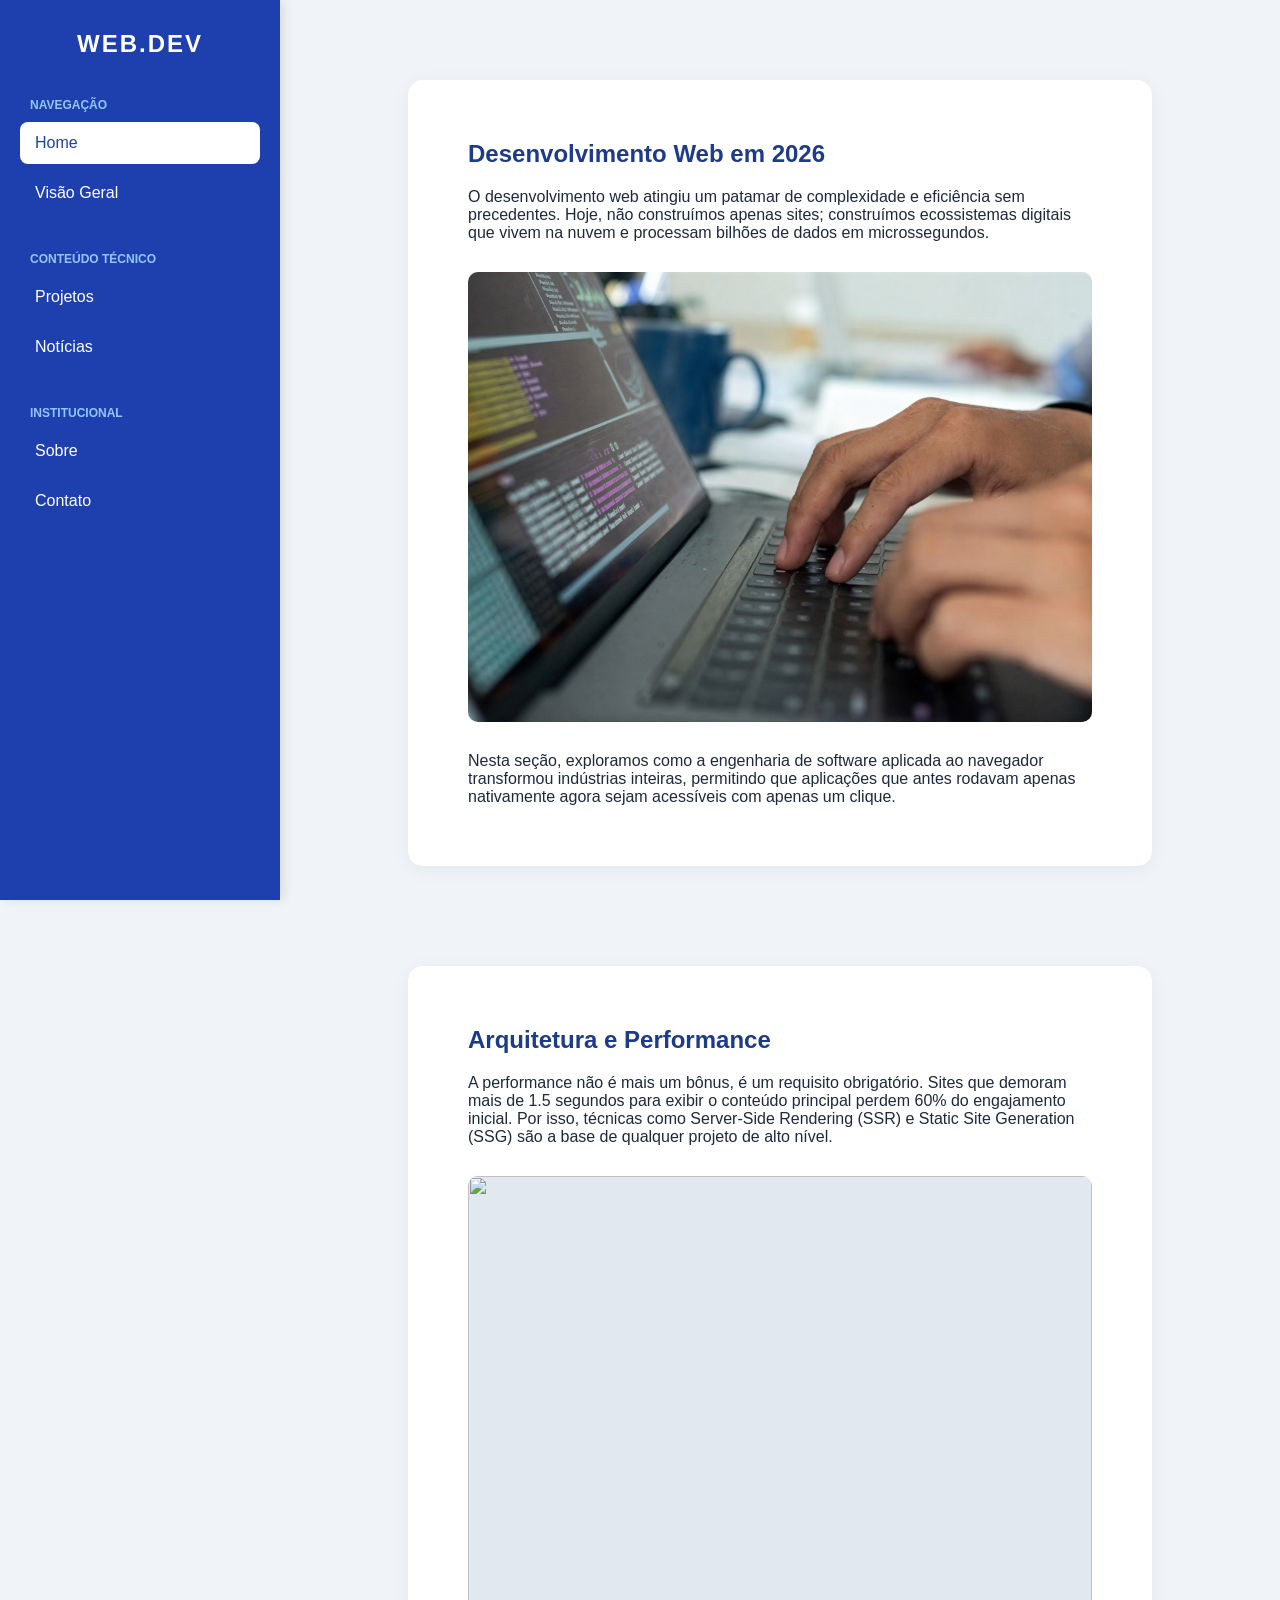
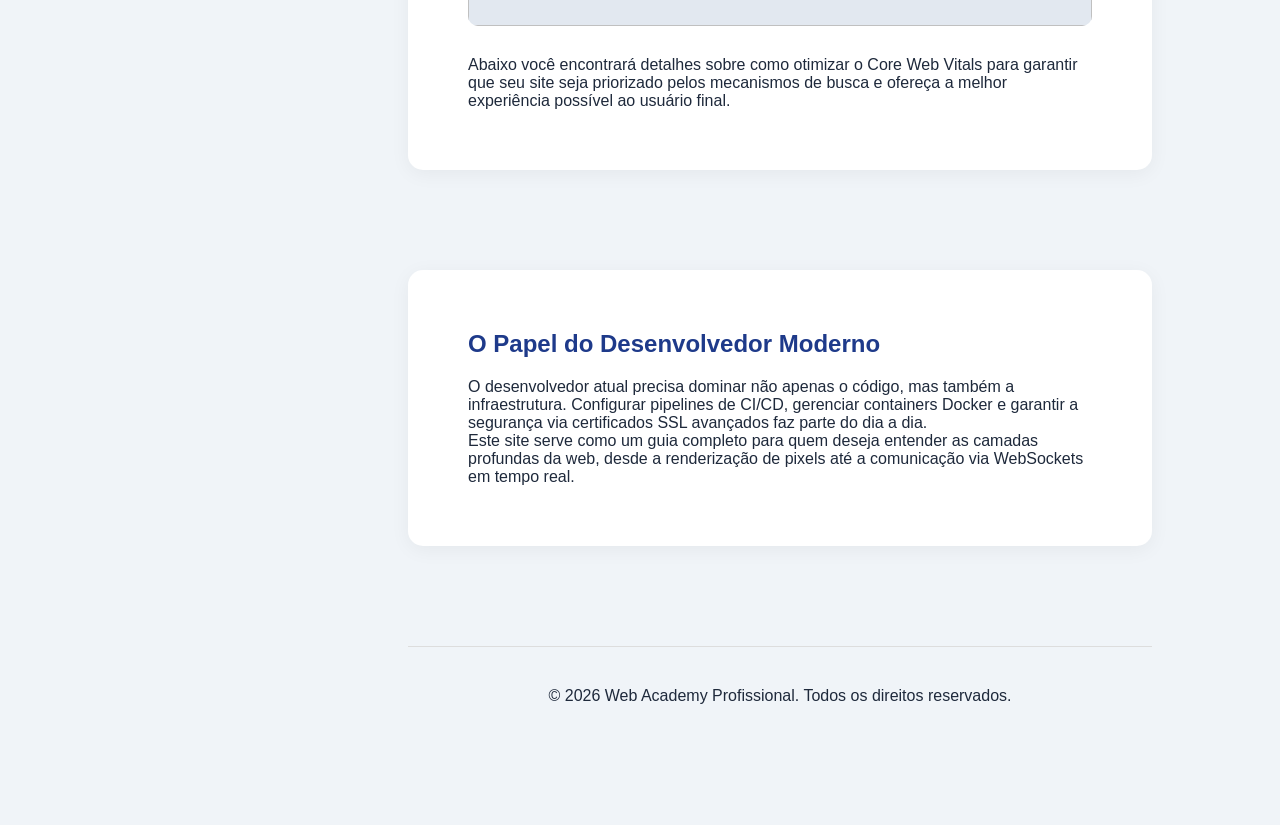
==== index.html @ 746a6447 "Add files via upload" ====
<!DOCTYPE html>
<html lang="pt-br">
<head>
    <meta charset="UTF-8">
    <title>Web Academy - Desenvolvimento Web</title>
    <link rel="stylesheet" href="style.css">
    <link rel="icon" href="icon.png">
    <style>
        .image-placeholder img{
            width: 100%;
            height: 100%;
            object-fit: cover;
            display: block;
            border-radius: 10px;
        }
    </style>
</head>
<body>

    <aside class="sidebar">
        <h2>WEB.DEV</h2>
        
        <div class="nav-group">
            <label>Navegação</label>
            <a href="index.html" class="btn-nav active">Home</a>
            <a href="overview.html" class="btn-nav">Visão Geral</a>
        </div>

        <div class="nav-group">
            <label>Conteúdo Técnico</label>
            <a href="projects.html" class="btn-nav">Projetos</a>
            <a href="news.html" class="btn-nav">Notícias</a>
        </div>

        <div class="nav-group">
            <label>Institucional</label>
            <a href="sobre.html" class="btn-nav">Sobre</a>
            <a href="contact.html" class="btn-nav">Contato</a>
        </div>
    </aside>

    <main class="main-content">
        
        <section class="section-long">
            <h1>Desenvolvimento Web em 2026</h1>
            <p>O desenvolvimento web atingiu um patamar de complexidade e eficiência sem precedentes. Hoje, não construímos apenas sites; construímos ecossistemas digitais que vivem na nuvem e processam bilhões de dados em microssegundos.</p>
            
            <div class="image-placeholder">
                <img src="images.jpg" alt="">
            </div>
            
            <p>Nesta seção, exploramos como a engenharia de software aplicada ao navegador transformou indústrias inteiras, permitindo que aplicações que antes rodavam apenas nativamente agora sejam acessíveis com apenas um clique.</p>
        </section>

        <section class="section-long">
            <h2>Arquitetura e Performance</h2>
            <p>A performance não é mais um bônus, é um requisito obrigatório. Sites que demoram mais de 1.5 segundos para exibir o conteúdo principal perdem 60% do engajamento inicial. Por isso, técnicas como Server-Side Rendering (SSR) e Static Site Generation (SSG) são a base de qualquer projeto de alto nível.</p>
            <div class="image-placeholder"><img src="https://s2-g1.glbimg.com/Hh1dU_jDK7akuxMB_TCgfPTZ1ac=/0x0:2310x1244/984x0/smart/filters:strip_icc()/i.s3.glbimg.com/v1/AUTH_59edd422c0c84a879bd37670ae4f538a/internal_photos/bs/2023/C/h/olTR9kTSSz6Ho2OjBN4Q/pesquisa-percentual-internet.png" alt=""></div>
            <p>Abaixo você encontrará detalhes sobre como otimizar o Core Web Vitals para garantir que seu site seja priorizado pelos mecanismos de busca e ofereça a melhor experiência possível ao usuário final.</p>
        </section>

        <section class="section-long">
            <h2>O Papel do Desenvolvedor Moderno</h2>
            <p>O desenvolvedor atual precisa dominar não apenas o código, mas também a infraestrutura. Configurar pipelines de CI/CD, gerenciar containers Docker e garantir a segurança via certificados SSL avançados faz parte do dia a dia.</p>
            <p>Este site serve como um guia completo para quem deseja entender as camadas profundas da web, desde a renderização de pixels até a comunicação via WebSockets em tempo real.</p>
        </section>

        <footer>
            <p>&copy; 2026 Web Academy Profissional. Todos os direitos reservados.</p>
        </footer>
    </main>

</body>
</html>
---- style.css ----
* {
    margin: 0;
    padding: 0;
    box-sizing: border-box;
}

body {
    font-family: 'Segoe UI', sans-serif;
    display: flex; /* Faz a Sidebar ficar ao lado do conteúdo */
    background-color: #f0f4f8;
    color: #1e293b;
}

/* BARRA LATERAL FIXA */
.sidebar {
    width: 280px;
    height: 100vh;
    background-color: #1e40af; /* O azul que você gostou */
    position: fixed;
    top: 0;
    left: 0;
    display: flex;
    flex-direction: column;
    padding: 30px 20px;
    box-shadow: 4px 0 10px rgba(0,0,0,0.1);
    z-index: 1000;
}

.sidebar h2 {
    color: white;
    font-size: 1.5rem;
    margin-bottom: 40px;
    text-align: center;
    letter-spacing: 2px;
}

/* CLASSES DE BOTÕES NA SIDEBAR */
.nav-group {
    margin-bottom: 30px;
}

.nav-group label {
    color: #93c5fd;
    font-size: 0.75rem;
    font-weight: bold;
    text-transform: uppercase;
    margin-left: 10px;
    display: block;
    margin-bottom: 10px;
}

.btn-nav {
    display: block;
    width: 100%;
    padding: 12px 15px;
    margin-bottom: 8px;
    background: transparent;
    color: white;
    text-decoration: none;
    border-radius: 8px;
    font-weight: 500;
    transition: 0.3s;
    border: none;
    text-align: left;
    cursor: pointer;
}

.btn-nav:hover {
    background-color: #3b82f6;
    padding-left: 25px;
}

.btn-nav.active {
    background-color: #ffffff;
    color: #1e40af;
}

/* ÁREA DE CONTEÚDO (LONGÍSSIMA) */
.main-content {
    margin-left: 280px; /* Mesma largura da sidebar */
    width: calc(100% - 280px);
    padding: 80px 10%;
}

.section-long {
    margin-bottom: 100px;
    background: white;
    padding: 60px;
    border-radius: 15px;
    box-shadow: 0 4px 20px rgba(0,0,0,0.05);
}

.section-long h1, .section-long h2 {
    color: #1e3a8a;
    margin-bottom: 20px;
}

.image-placeholder {
    width: 100%;
    height: 450px;
    background: #e2e8f0;
    margin: 30px 0;
    border-radius: 10px;
    display: flex;
    align-items: center;
    justify-content: center;
    font-style: italic;
    color: #64748b;
}

footer {
    margin-top: 50px;
    padding: 40px;
    text-align: center;
    border-top: 1px solid #ddd;
}
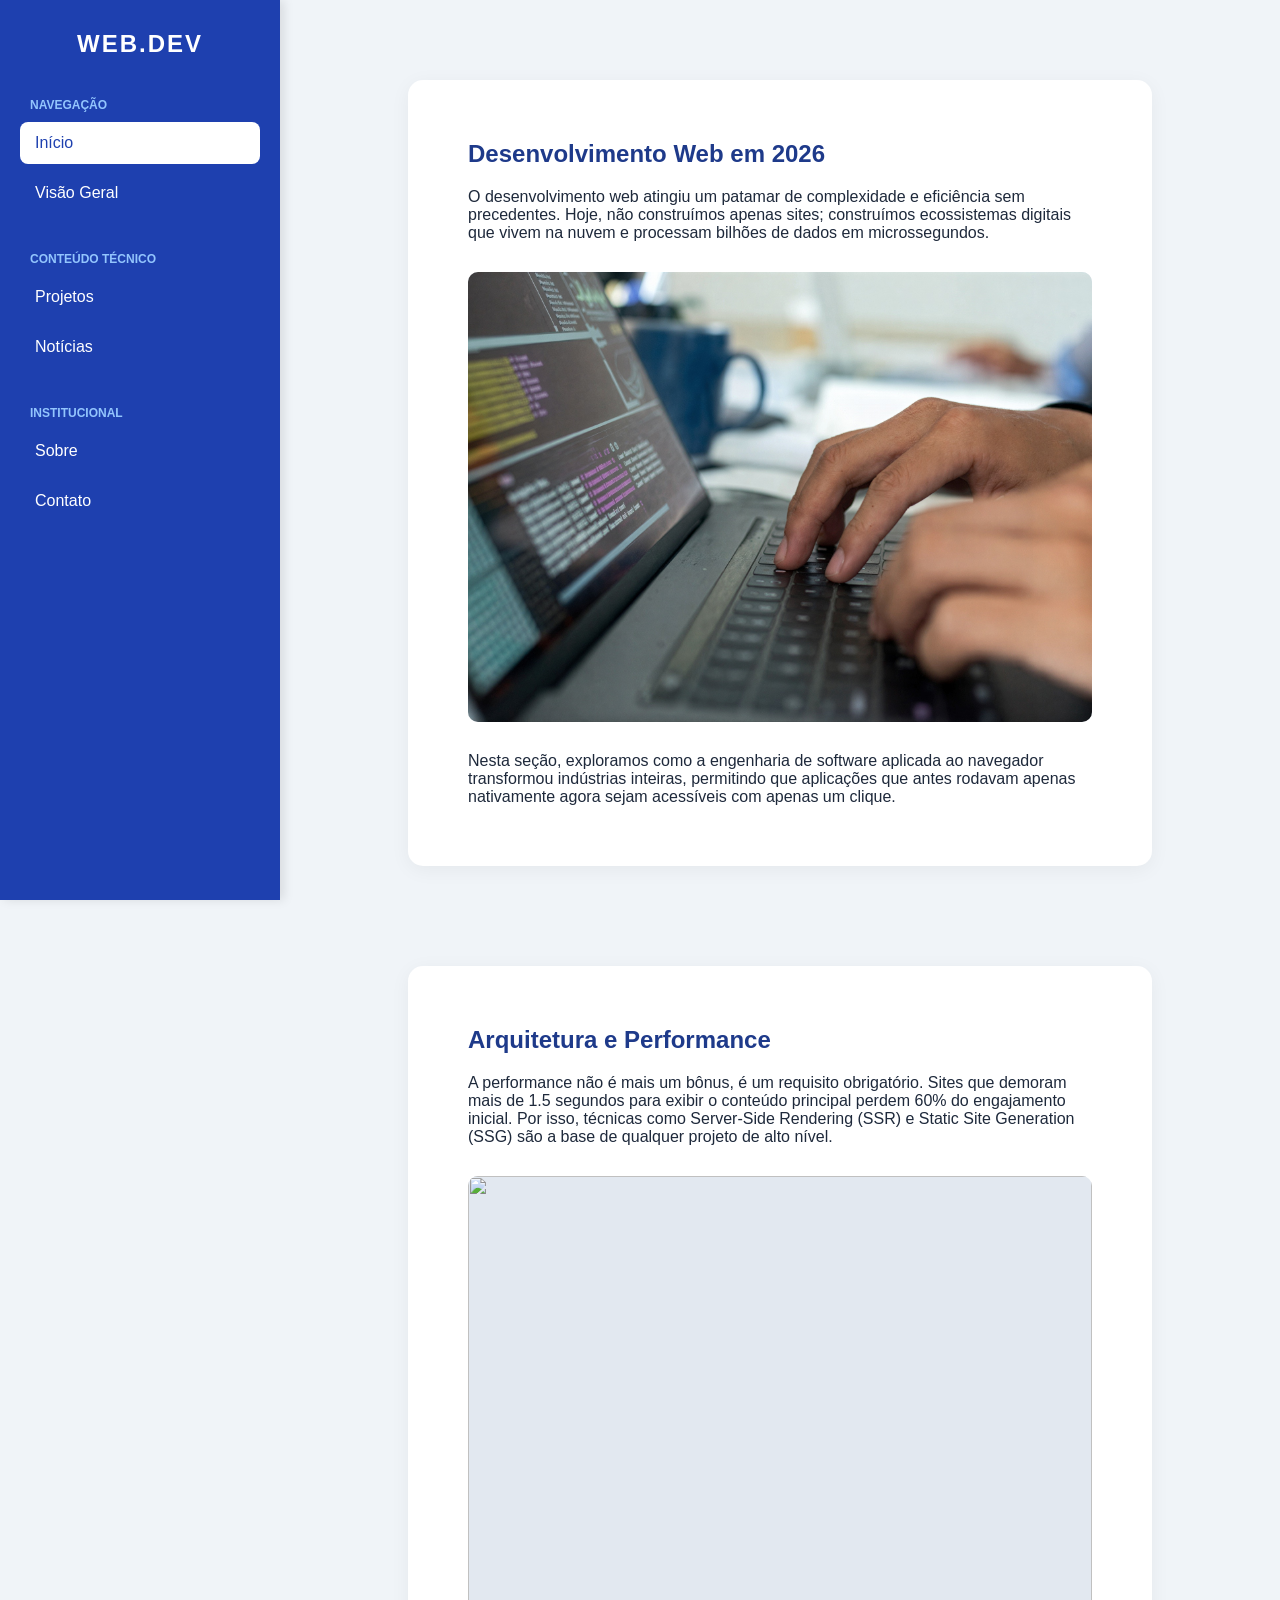
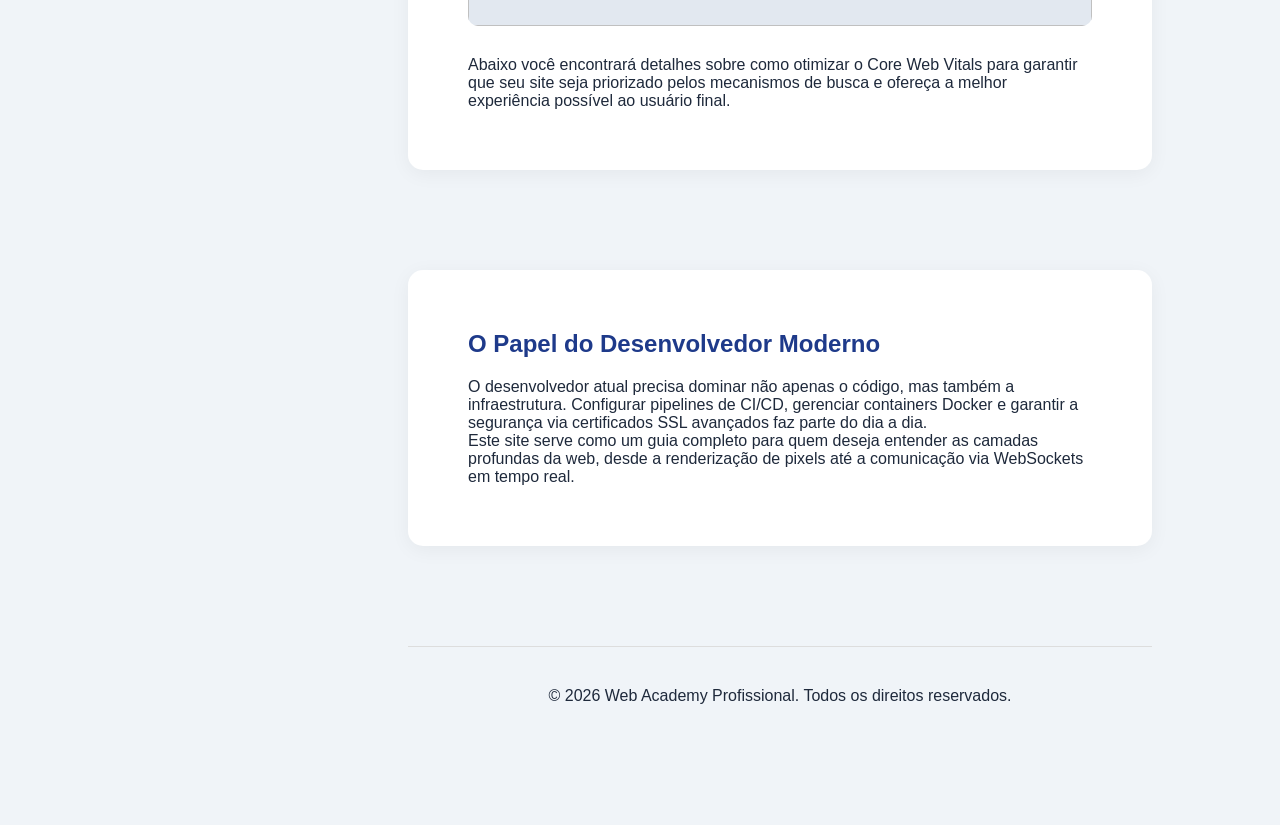
==== commit 966f5930: "Home" ====
--- a/index.html
+++ b/index.html
@@ -22,7 +22,7 @@
         
         <div class="nav-group">
             <label>Navegação</label>
-            <a href="index.html" class="btn-nav active">Home</a>
+            <a href="index.html" class="btn-nav active">Início</a>
             <a href="overview.html" class="btn-nav">Visão Geral</a>
         </div>
 
@@ -71,4 +71,4 @@
     </main>
 
 </body>
-</html>+</html>
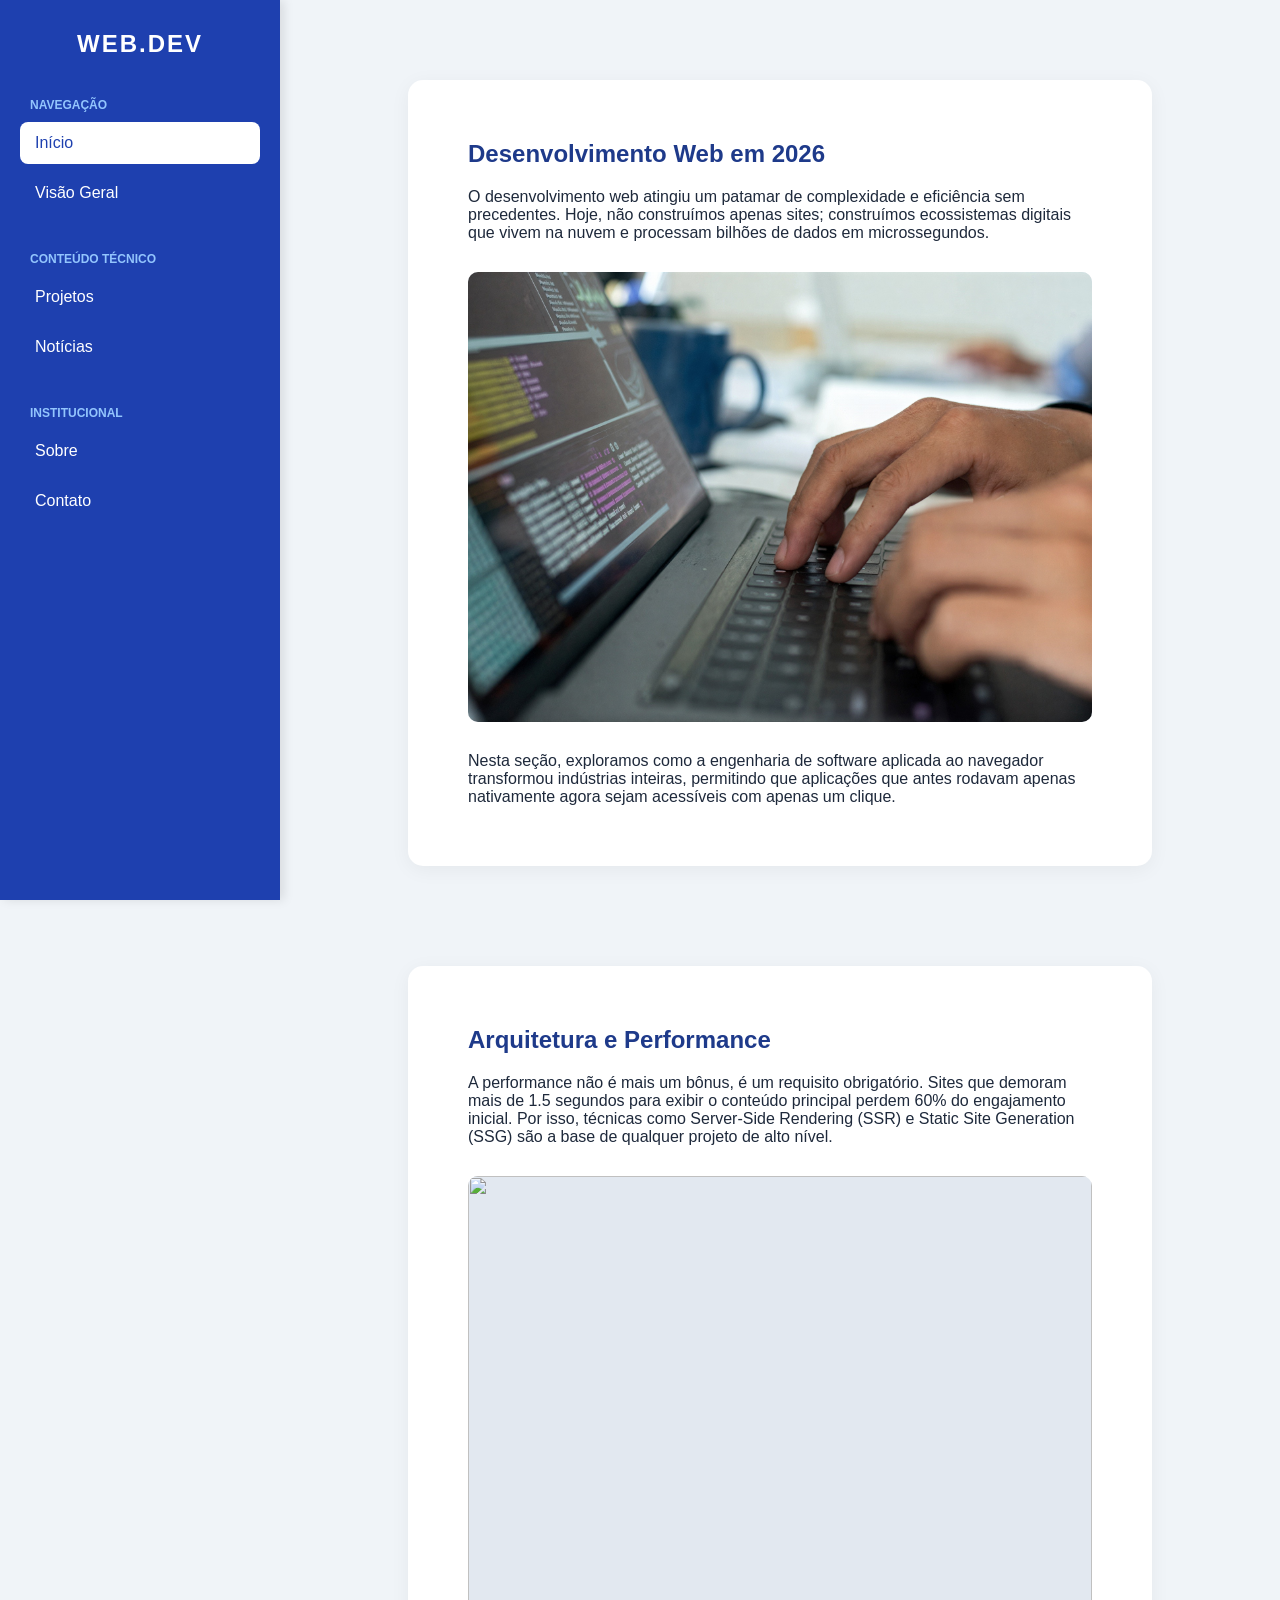
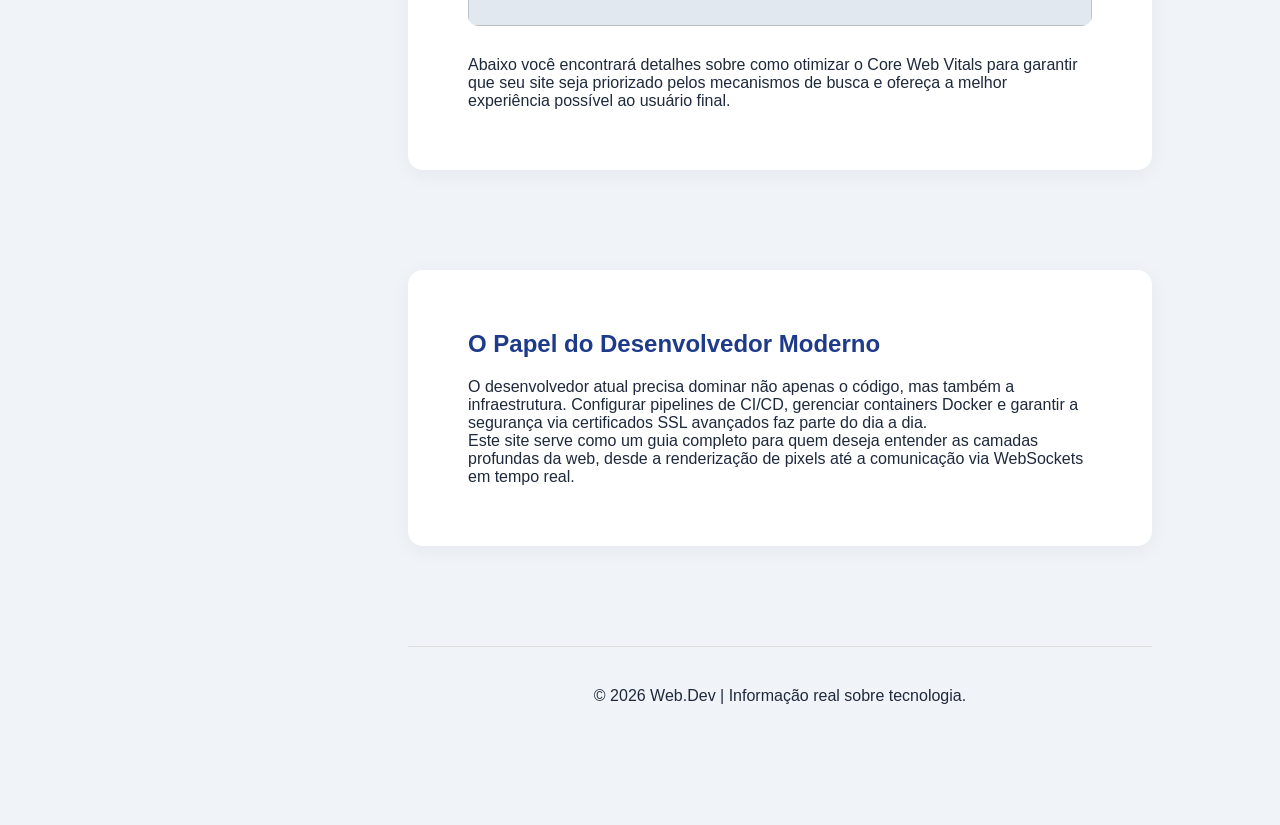
==== commit fcc4beed: "Home" ====
--- a/index.html
+++ b/index.html
@@ -2,7 +2,7 @@
 <html lang="pt-br">
 <head>
     <meta charset="UTF-8">
-    <title>Web Academy - Desenvolvimento Web</title>
+    <title>Web.Dev</title>
     <link rel="stylesheet" href="style.css">
     <link rel="icon" href="icon.png">
     <style>
@@ -65,8 +65,9 @@
             <p>Este site serve como um guia completo para quem deseja entender as camadas profundas da web, desde a renderização de pixels até a comunicação via WebSockets em tempo real.</p>
         </section>
 
+       
         <footer>
-            <p>&copy; 2026 Web Academy Profissional. Todos os direitos reservados.</p>
+            <p>&copy; 2026 Web.Dev | Informação real sobre tecnologia.</p>
         </footer>
     </main>
 
